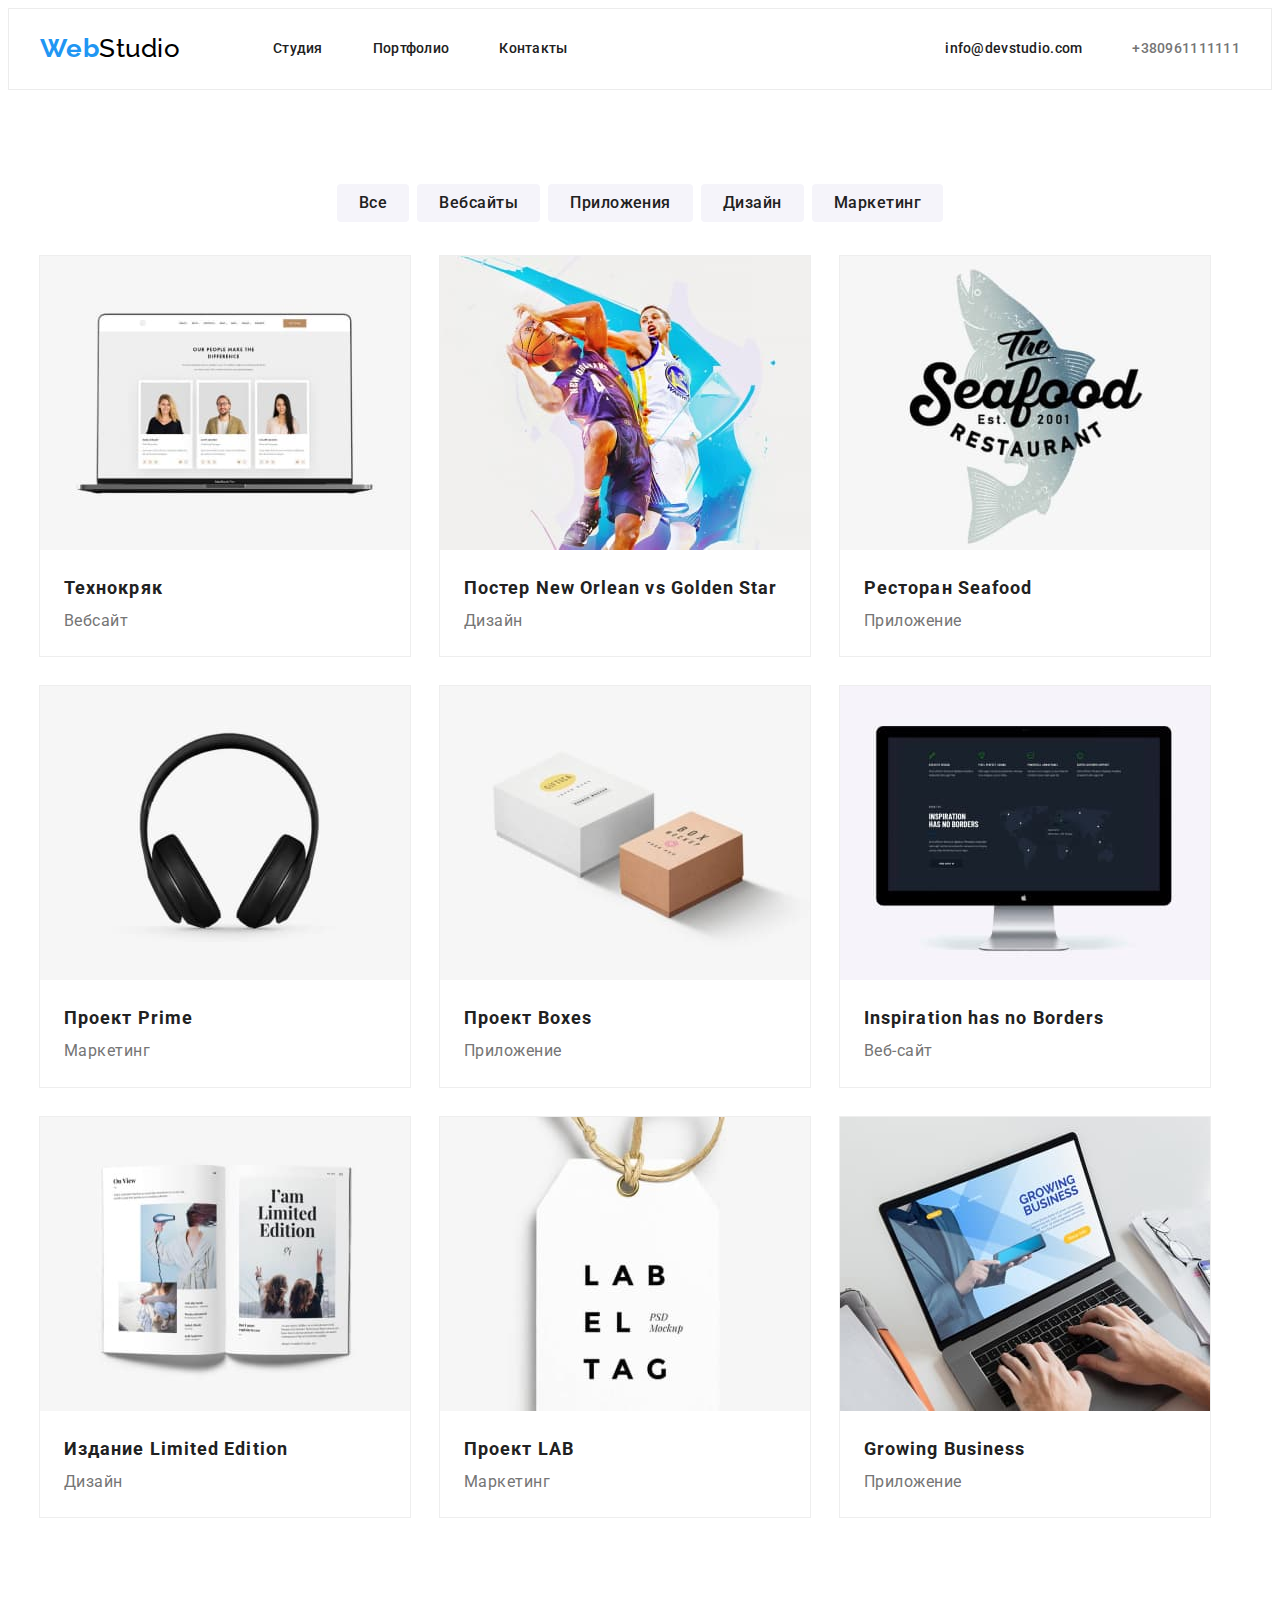
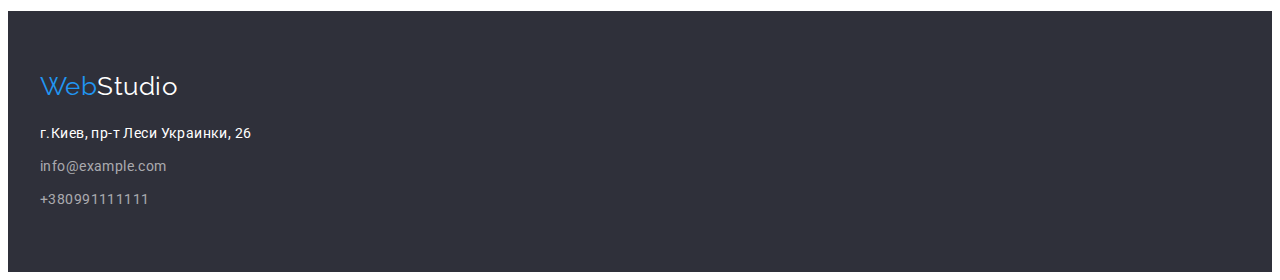
==== portfolio.html @ 333306a2 "total" ====
<!DOCTYPE html>
<html lang="en">
<head>
    <meta charset="UTF-8">
    <meta http-equiv="X-UA-Compatible" content="IE=edge">
    <meta name="viewport" content="width=device-width, initial-scale=1.0">
    <title>Portfolio</title>
    <link rel="stylesheet" href="https://cdnjs.cloudflare.com/ajax/libs/modern-normalize/1.1.0/modern-normalize.min.css"
        integrity="sha512-wpPYUAdjBVSE4KJnH1VR1HeZfpl1ub8YT/NKx4PuQ5NmX2tKuGu6U/JRp5y+Y8XG2tV+wKQpNHVUX03MfMFn9Q=="
        crossorigin="anonymous" referrerpolicy="no-referrer" />
    <link href="https://fonts.googleapis.com/css2?family=Raleway:wght@700&family=Roboto:wght@400;500;700;900&display=swap"
        rel="stylesheet">
    <link rel="stylesheet" href=./css/reset.css>
    <link rel="stylesheet" href=./css/styles.css>

</head>
<body>
    <header class="header">
        <div class="container header-container">
            <nav class="nav">
                <a href="./index.html" class="header-logo"><span class="blue-logo-part">Web</span>Studio</a>
                <ul class="list nav-list">
                    <li class="nav-item"><a class="nav-link" href="./index.html">Cтудия</a></li>
                    <li class="nav-item"><a class="nav-link" href="./portfolio.html">Портфолио</a></li>
                    <li class="nav-item"><a class="nav-link" href="#">Контакты</a></li>
                </ul>
            </nav>
    
            <ul class="list secondary-nav-list">
                <li class="nav-item"><a class="nav-link email-link" href="mailto:info@devstudio.com">info@devstudio.com</a>
                </li>
                <li class="nav-item"><a class="nav-tel-link" href="tel:+380961111111">+380961111111</a></li>
    
            </ul>
        </div>
    </header>

    <main>
        
    <section class="section buttons-section">
        <h2 class="visually-hidden">Проекты</h2>
    <div class="container">
        <ul class="buttons-list">
            <li class="pre-btn-item"><button type="button" class="buttons-item">Все</button></li>
            <li class="pre-btn-item"><button type="button" class="buttons-item">Вебсайты</button></li>
            <li class="pre-btn-item"><button type="button" class="buttons-item">Приложения</button></li>
            <li class="pre-btn-item"><button type="button" class="buttons-item">Дизайн</button></li>
            <li class="pre-btn-item"><button type="button" class="buttons-item">Маркетинг</button></li>
        </ul>
     </div>
    </section>
    
    

    <section class="section works-section">
        <div class="container works-section-container">
      <ul class="list works-list">
        <li class="works-item">
            <a href="#"> <img src="./images/specialist.jpg" class="works-img"  alt="ноутбук с изображением сотрудников" width="370"></a>
            <h3 class="works-title">Технокряк</h3>
            <p class="works-desc">Вебсайт</p>
        </li>       
        <li class="works-item">
            <a href="#" ><img src="./images/poster.jpg" class="works-img" alt="баскетболисты" width="370" ></a>
            <h3  class="works-title">Постер New Orlean vs Golden Star</h3>
            <p class="works-desc">Дизайн</p>
        </li>
        <li class="works-item">
            <a href="#"><img src="./images/seafoodrest.jpg" class="works-img"  alt="лого ресторана с рыбой" width="370"></a>
            <h3  class="works-title">Ресторан Seafood</h3>
            <p class="works-desc">Приложение</p>
        </li>

        <li class="works-item">
            <a href="#"><img src="./images/headphones.jpg" class="works-img" alt="наушники" width="370"></a>
            <h3  class="works-title">Проект Prime</h3>
            <p class="works-desc">Маркетинг</p>
        </li>
        <li class="works-item">
            <a href="#"><img src="./images/project-boxes.jpg" class="works-img" alt="коробки" width="370"></a>
            <h3  class="works-title">Проект Boxes</h3>
            <p class="works-desc">Приложение</p>
        </li>
        <li class="works-item">
            <a href="#"><img src="./images/imac.jpg" class="works-img" alt="imac" width="370"></a>
            <h3  class="works-title">Inspiration has no Borders</h3>
            <p class="works-desc">Веб-сайт</p>
        </li>
        <li class="works-item">
            <a href="#"><img src="./images/book.jpg" class="works-img" alt="книга" width="370"></a>
            <h3  class="works-title">Издание Limited Edition</h3>
            <p class="works-desc">Дизайн</p>
        </li>
        <li class="works-item">
            <a href="#"><img src="./images/tag.jpg" class="works-img" alt="ярлык" width="370"></a>
            <h3  class="works-title">Проект LAB</h3>
            <p class="works-desc">Маркетинг</p>
        </li>
        <li class="works-item">
            <a href="#"><img src="./images/nootebook.jpg" class="works-img" alt="ноутбук" width="370"></a>
            <h3  class="works-title">Growing Business</h3>
            <p class="works-desc">Приложение</p>
        </li>
      </ul>
        </div>
    </section>
    
    </main>

    <footer class="footer">
    <div class="footer-container">
        <a href="/" class="footer-logo">Web<span class="footer-logo-part">Studio</span></a>
    <address class="footer-address">
        <ul class="list">
            <li class="footer-item">
                <a href="https://goo.gl/maps/qgKf8Dcd8vnNMVyF7" class="footer-address-link" target="_blank"
                    rel="noopener noreferrer">г.Киев, пр-т Леси
                    Украинки, 26</a>
            </li>
            <li class="footer-item">
                <a href="mailto:info@example.com" class="footer-link">info@example.com</a>
            </li>
            <li class="footer-item">
                <a href="tel:+380991111111" class="footer-link">+380991111111</a>
            </li>
        </ul>
    </address>
    </div>
    </footer>
</body>
</html>
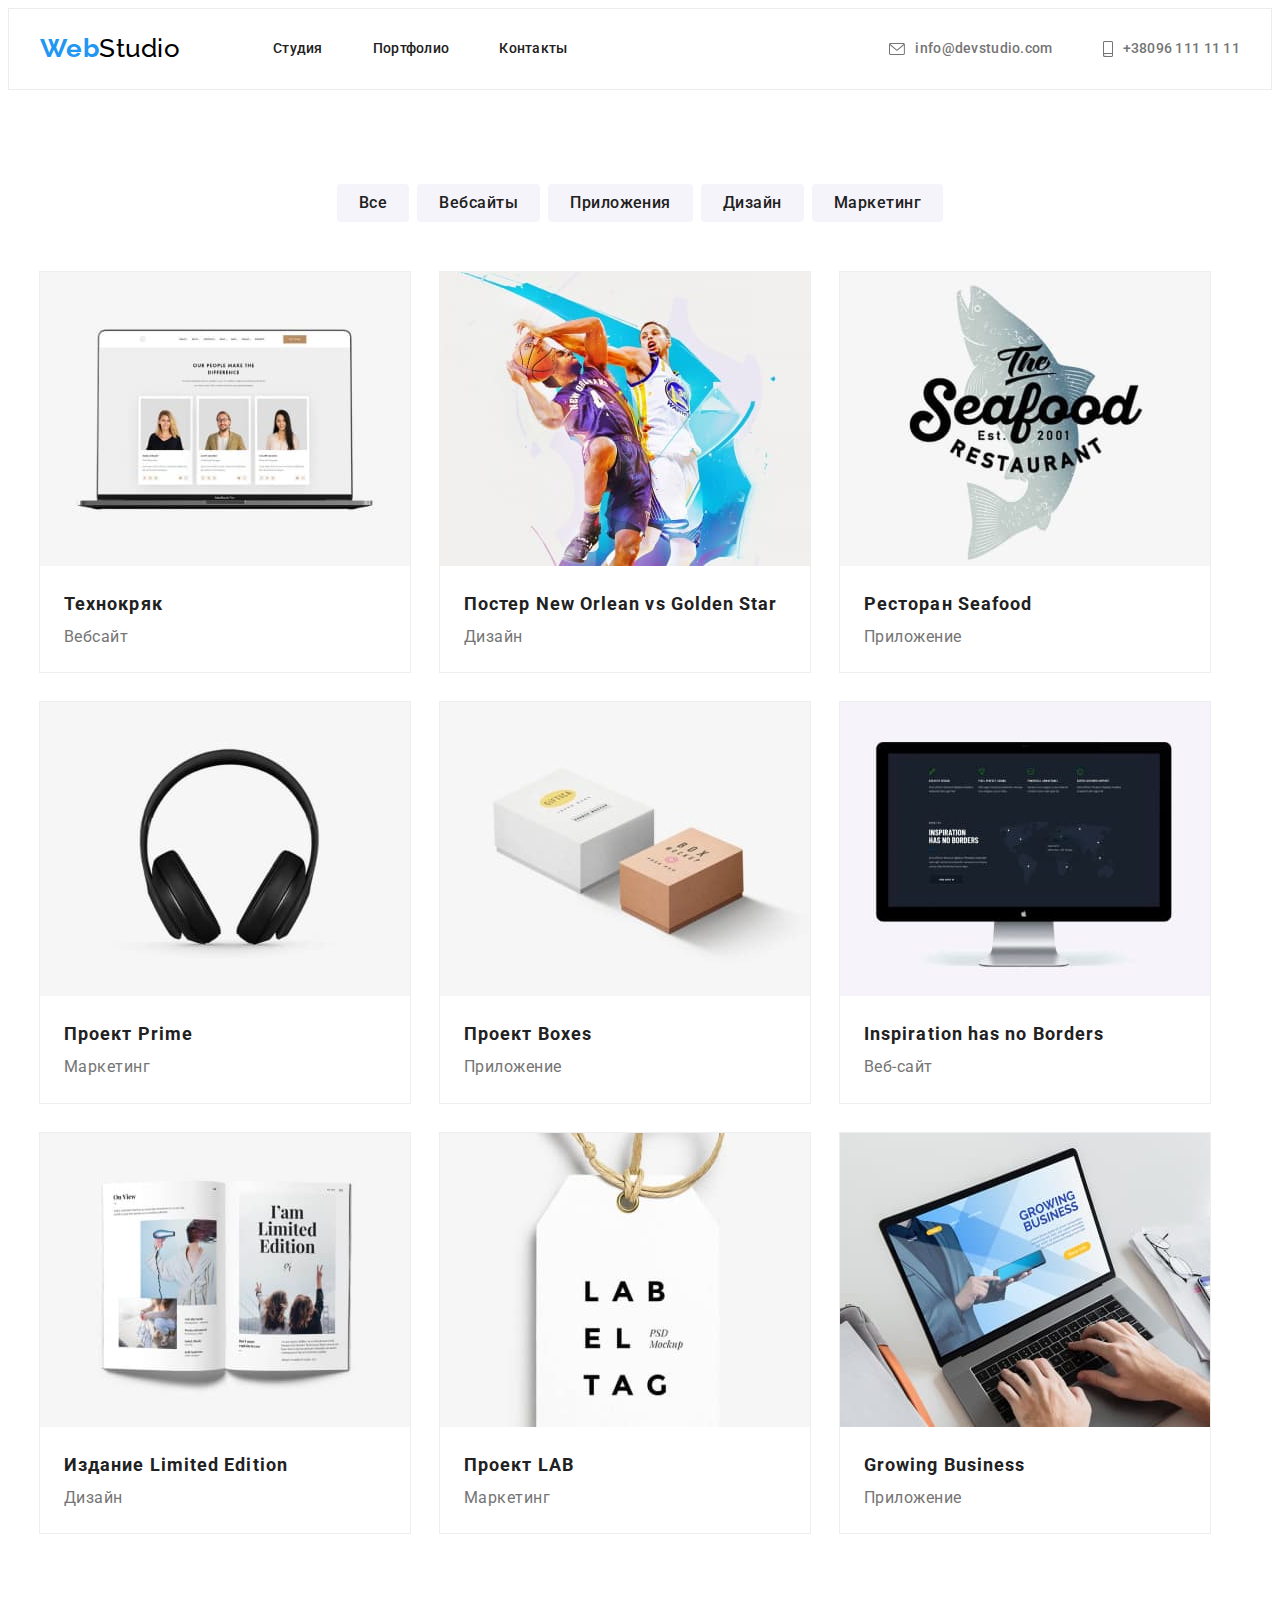
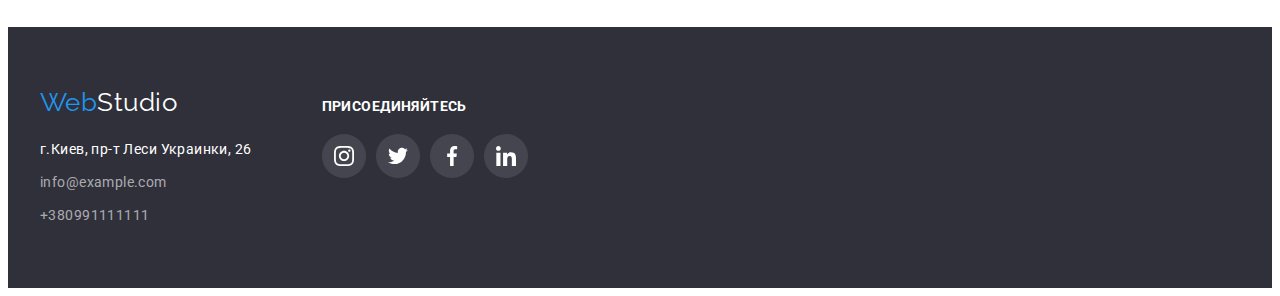
==== commit 511fbf4d: "total" ====
--- a/portfolio.html
+++ b/portfolio.html
@@ -26,11 +26,28 @@
                 </ul>
             </nav>
     
-            <ul class="list secondary-nav-list">
-                <li class="nav-item"><a class="nav-link email-link" href="mailto:info@devstudio.com">info@devstudio.com</a>
+            <ul class="header-list list">
+                <li class="header-item">
+                    <a class="nav-link" href="mailto:info@devstudio.com">
+                        <div class="header-thumb">
+                            <svg сlass="header-social-icon" width="16" height="12">
+                                <use href="images/icons.svg#icon-envelope"></use>
+                            </svg>
+                        </div>
+                        info@devstudio.com
+                    </a>
                 </li>
-                <li class="nav-item"><a class="nav-tel-link" href="tel:+380961111111">+380961111111</a></li>
-    
+            
+                <li class="header-item">
+                    <a class="nav-link" href="tel:+380961111111">
+                        <div class="header-thumb">
+                            <svg сlass="header-social-icon" width="10" height="16">
+                                <use href="images/icons.svg#icon-smartphone"></use>
+                            </svg>
+                        </div>
+                        +38096 111 11 11
+                    </a>
+                </li>
             </ul>
         </div>
     </header>
@@ -109,8 +126,8 @@
 
     <footer class="footer">
     <div class="footer-container">
+    <address class="footer-address">
         <a href="/" class="footer-logo">Web<span class="footer-logo-part">Studio</span></a>
-    <address class="footer-address">
         <ul class="list">
             <li class="footer-item">
                 <a href="https://goo.gl/maps/qgKf8Dcd8vnNMVyF7" class="footer-address-link" target="_blank"
@@ -125,6 +142,40 @@
             </li>
         </ul>
     </address>
+
+    <div class="footer-right">
+        <h2 class="footer-social-title">Присоединяйтесь</h2>
+        <ul class="footer-social-list list">
+            <li class="footer-social-item">
+                <a class="footer-social-link" aria-label="instagram">
+                    <svg class="footer-social-icon" width="20" height="20">
+                        <use href="images/icons.svg#icon-instagram"></use>
+                    </svg>
+                </a>
+            </li>
+            <li class="footer-social-item">
+                <a class="footer-social-link" aria-label="twitter">
+                    <svg class="footer-social-icon" width="20" height="20">
+                        <use href="images/icons.svg#icon-twitter"></use>
+                    </svg>
+                </a>
+            </li>
+            <li class="footer-social-item">
+                <a class="footer-social-link" aria-label="facebook">
+                    <svg class="footer-social-icon" width="20" height="20">
+                        <use href="images/icons.svg#icon-facebook"></use>
+                    </svg>
+                </a>
+            </li>
+            <li class="footer-social-item">
+                <a class="footer-social-link" aria-label="linkedin">
+                    <svg class="footer-social-icon" width="20" height="20">
+                        <use href="images/icons.svg#icon-linkedin"></use>
+                    </svg>
+                </a>
+            </li>
+        </ul>
+    </div>
     </div>
     </footer>
 </body>
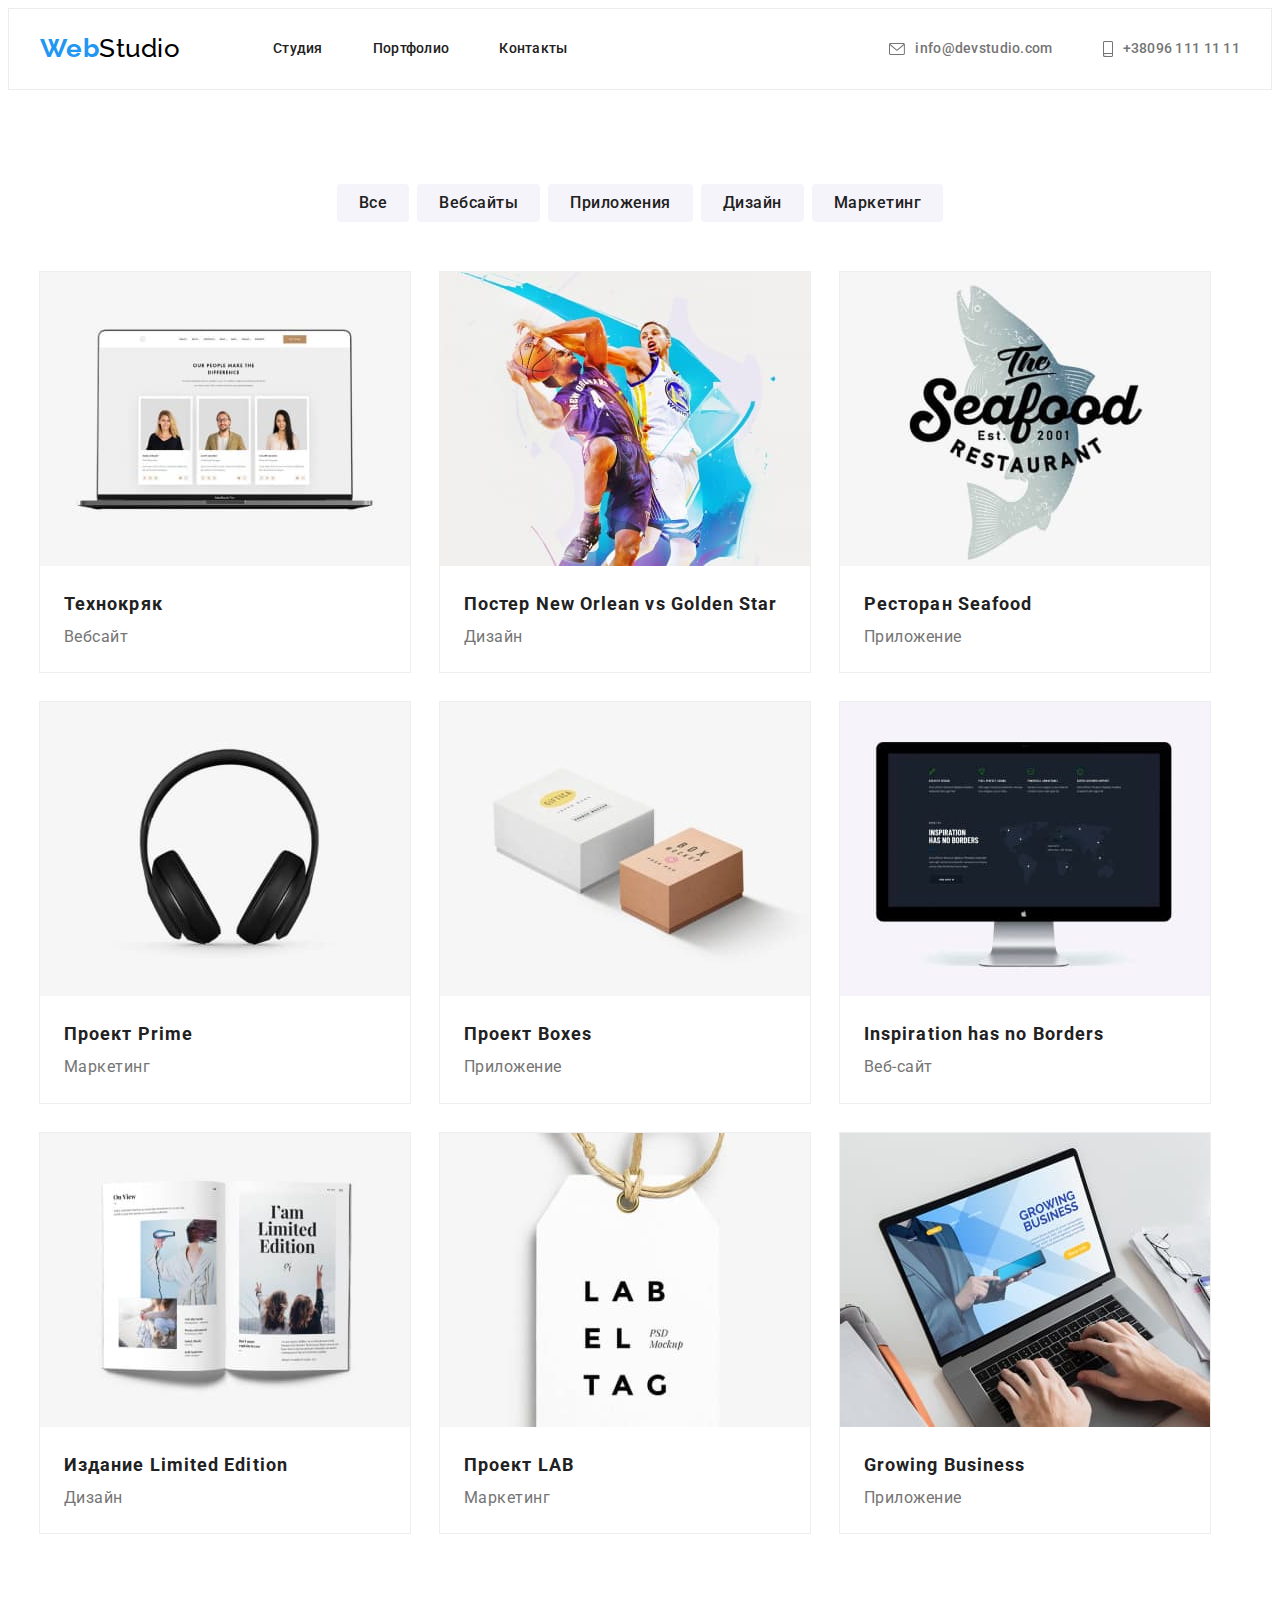
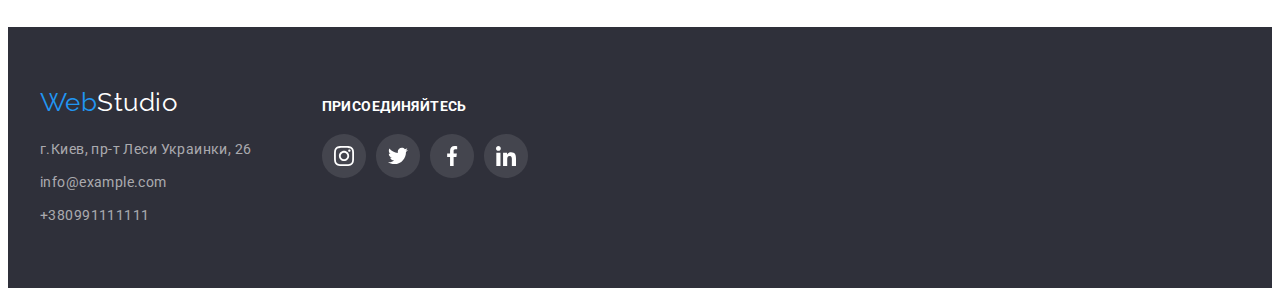
==== commit 4ba1e28e: "footer adress link works correctly" ====
--- a/portfolio.html
+++ b/portfolio.html
@@ -130,7 +130,7 @@
         <a href="/" class="footer-logo">Web<span class="footer-logo-part">Studio</span></a>
         <ul class="list">
             <li class="footer-item">
-                <a href="https://goo.gl/maps/qgKf8Dcd8vnNMVyF7" class="footer-address-link" target="_blank"
+                <a href="https://goo.gl/maps/qgKf8Dcd8vnNMVyF7" class="footer-link" target="_blank"
                     rel="noopener noreferrer">г.Киев, пр-т Леси
                     Украинки, 26</a>
             </li>
